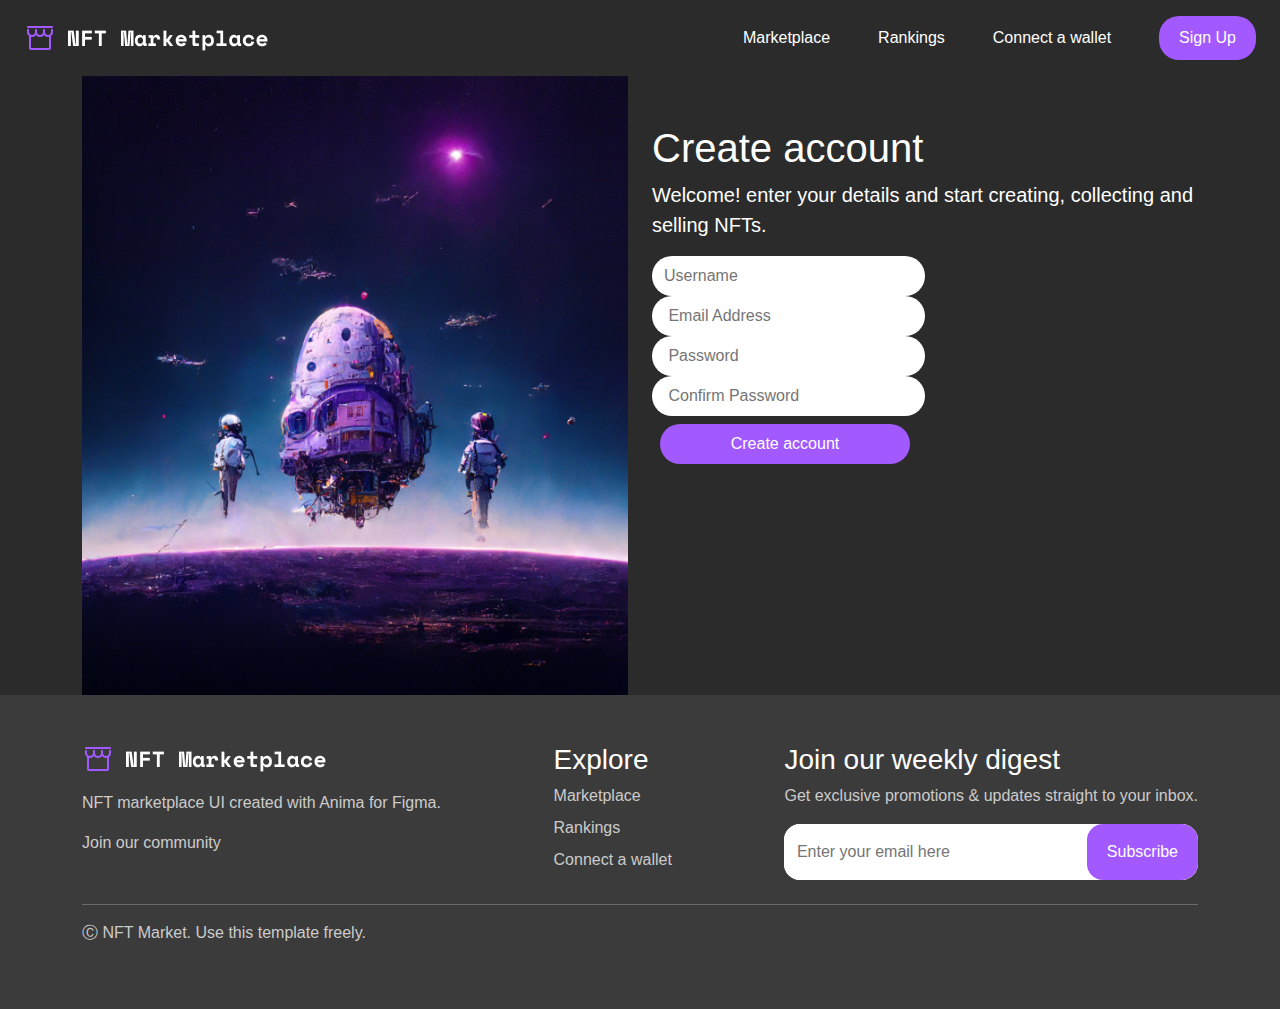
==== form.html @ f6b20e56 "first commit" ====
<!DOCTYPE html>
<html lang="en">
  <head>
    <meta charset="UTF-8" />
    <meta name="viewport" content="width=device-width, initial-scale=1.0" />
    <title>NFT Marketplace</title>
    <link
      href="https://cdn.jsdelivr.net/npm/bootstrap@5.3.3/dist/css/bootstrap.min.css"
      rel="stylesheet"
      integrity="sha384-QWTKZyjpPEjISv5WaRU9OFeRpok6YctnYmDr5pNlyT2bRjXh0JMhjY6hW+ALEwIH"
      crossorigin="anonymous"
    />
    <link
      rel="stylesheet"
      href="https://cdnjs.cloudflare.com/ajax/libs/font-awesome/6.5.2/css/all.min.css"
      integrity="sha512-SnH5WK+bZxgPHs44uWIX+LLJAJ9/2PkPKZ5QiAj6Ta86w+fsb2TkcmfRyVX3pBnMFcV7oQPJkl9QevSCWr3W6A=="
      crossorigin="anonymous"
      referrerpolicy="no-referrer"
    />

    <link rel="stylesheet" href="style.css" />
  </head>
  <body>
    <header class="py-3 px-4">
      <div class="d-flex justify-content-between align-items-center">
        <a href="index.html"><img src="./assets/img/logo.png" alt="" /></a>
        <nav class="d-none d-lg-block">
          <ul class="d-flex align-items-center gap-5 list-unstyled m-0 p-0">
            <li>
              <a href="#" class="text-decoration-none text-white"
                >Marketplace</a
              >
            </li>
            <li>
              <a href="#" class="text-decoration-none text-white">Rankings</a>
            </li>
            <li>
              <a href="wallet.html" class="text-decoration-none text-white"
                >Connect a wallet</a
              >
            </li>
            <li>
              <a href="form.html">
                <button class="main-btn">
                  <i class="fa-regular fa-user"></i>
                  <span>Sign Up</span>
                </button>
              </a>
            </li>
          </ul>
        </nav>
        <button class="btn text-white fs-4 d-lg-none">
          <i class="fa-solid fa-bars-staggered"></i>
        </button>
      </div>
    </header>
    <section class="text-white">
      <div class="container">
        <div class="row">
          <div class="col-12 col-md-6 flex_wrap">
            <img
              src="./assets/img/Image Placeholder.png"
              alt=""
              class="w-100"
            />
          </div>
          <div class="col-12 col-md-6 flex-wrap mt-5">
            <h1>Create account</h1>
            <p class="fs-5">
              Welcome! enter your details and start creating, collecting and
              selling NFTs.
            </p>
            <form action="/submit_form" method="post">
              <div class="form-group">
                <div
                  class="bg-white rounded-5 d-flex align-items-center px-2 col-lg-6"
                >
                  <i class="fa-solid fa-user text-muted"></i>
                  <input
                    style="width: 250px"
                    class="rounded-pill py-2 border-0 w-100 ps-1"
                    type="email"
                    id="email"
                    name="email"
                    required
                    placeholder="Username"
                  />
                </div>
              </div>
              <div class="form-group">
                <div class="bg-white rounded-5 d-flex align-items-center px-2 col-lg-6" >
                  <input
                  style="width: 250px"
                  class="rounded-pill py-2 border-0 w-100 ps-1"
                  type="email"
                  id="email"
                  name="email"
                  required
                  placeholder=" Email Address"
                />
                </div>
              </div>
              <div class="form-group">
                <div class="bg-white rounded-5 d-flex align-items-center px-2 col-lg-6" >
                  <input
                  style="width: 250px"
                  class="rounded-pill py-2 border-0 w-100 ps-1"
                  type="password"
                  id="password"
                  name="password"
                  required
                  placeholder=" Password"
                />
                </div>
              </div>
              <div class="form-group">
               <div class="bg-white rounded-5 d-flex align-items-center px-2 col-lg-6" >
                <input
                  style="width: 250px"
                  class="rounded-pill py-2 border-0 w-100 ps-1"
                  type="password"
                  id="password"
                  name="password"
                  required
                  placeholder=" Confirm Password"
                />
               </div>               
              </div>
                <button
                style="width: 250px"
                class="rounded-pill p-2 main-btn ms-2 my-2"
                type="submit"
              >
                Create account
              </button>
            </form>
          </div>
        </div>
      </div>
    </section>
    <footer class="py-5 grayBg text-white">
      <div class="container">
        <div
          class="d-flex justify-content-between align-items-start gap-5 flex-wrap"
        >
          <div>
            <a href="#">
              <img src="./assets/img/logo.png" alt="" />
            </a>
            <p class="grayText my-3">
              NFT marketplace UI created with Anima for Figma.
            </p>
            <p class="mt-2 grayText mb-0 p-0">Join our community</p>
            <div class="d-flex gap-2">
              <a href="#" class="grayText"
                ><i class="fa-brands fa-discord"></i
              ></a>
              <a href="#" class="grayText"
                ><i class="fa-brands fa-youtube"></i
              ></a>
              <a href="#" class="grayText"
                ><i class="fa-brands fa-facebook"></i
              ></a>
              <a href="#" class="grayText"
                ><i class="fa-brands fa-instagram"></i
              ></a>
            </div>
          </div>
          <div>
            <h3>Explore</h3>
            <ul class="list-unstyled">
              <li>
                <a href="#" class="text-decoration-none grayText"
                  >Marketplace</a
                >
              </li>
              <li class="mt-2">
                <a href="#" class="text-decoration-none grayText">Rankings</a>
              </li>
              <li class="mt-2">
                <a href="#" class="text-decoration-none grayText"
                  >Connect a wallet</a
                >
              </li>
            </ul>
          </div>
          <div>
            <h3>Join our weekly digest</h3>
            <p class="grayText">
              Get exclusive promotions & updates straight to your inbox.
            </p>
            <div class="d-flex rounded-4 bg-white overflow-hidden">
              <input
                type="text "
                class="w-100 border-0 ps-2"
                placeholder=" Enter your email here"
              />
              <button class="main-btn py-3 rounded-4">Subscribe</button>
            </div>
          </div>
        </div>
        <hr />
        <p class="grayText">Ⓒ NFT Market. Use this template freely.</p>
      </div>
    </footer>
  </body>
</html>
---- style.css ----
@font-face {
  font-family: "Work Sans", sans-serif;
  src: url("./assets/fonts/Work_Sans/WorkSans-VariableFont_wght.ttf");
}
* {
  font-family: "Work Sans", sans-serif;
  outline: none;
}
body {
  background-color: #2b2b2b;
}
.main-btn {
  background-color: #a259ff;
  color: white;
  border-radius: 20px;
  border: none;
  padding: 10px 20px;
}
.w-30 {
  width: 30%;
}
.main-title {
  font-size: 67px;
}
.grayBg {
  background-color: #3b3b3b;
}
.main-outline-btn {
  background-color: transparent;
  border: 1px solid #a259ff;
  padding: 15px 20px;
  border-radius: 10px;
  color: white;
  cursor: pointer;
}
.main-outline-btn i {
  color: #a259ff;
  margin-right: 10px;
}
.cardOrder {
  width: 30px;
  height: 30px;
  background-color: #2b2b2b;
  border-radius: 50%;
  display: flex;
  align-items: center;
  justify-content: center;
  color: #858584;
  position: absolute;
  top: 20px;
  left: 20px;
}

.ntf-highlight-section {
  background-image: url(./assets/img/NFT\ Highlight.png);
  min-height: 640px;
  background-repeat: no-repeat;
  background-size: cover;
  background-position: top;
}
.grayBg2 {
  background-color: #3b3b3b80;
}
.grayText {
  color: #ccc;
}
@media screen and (max-width: 576px) {
  .main-title {
    font-size: 40px;
  }
}
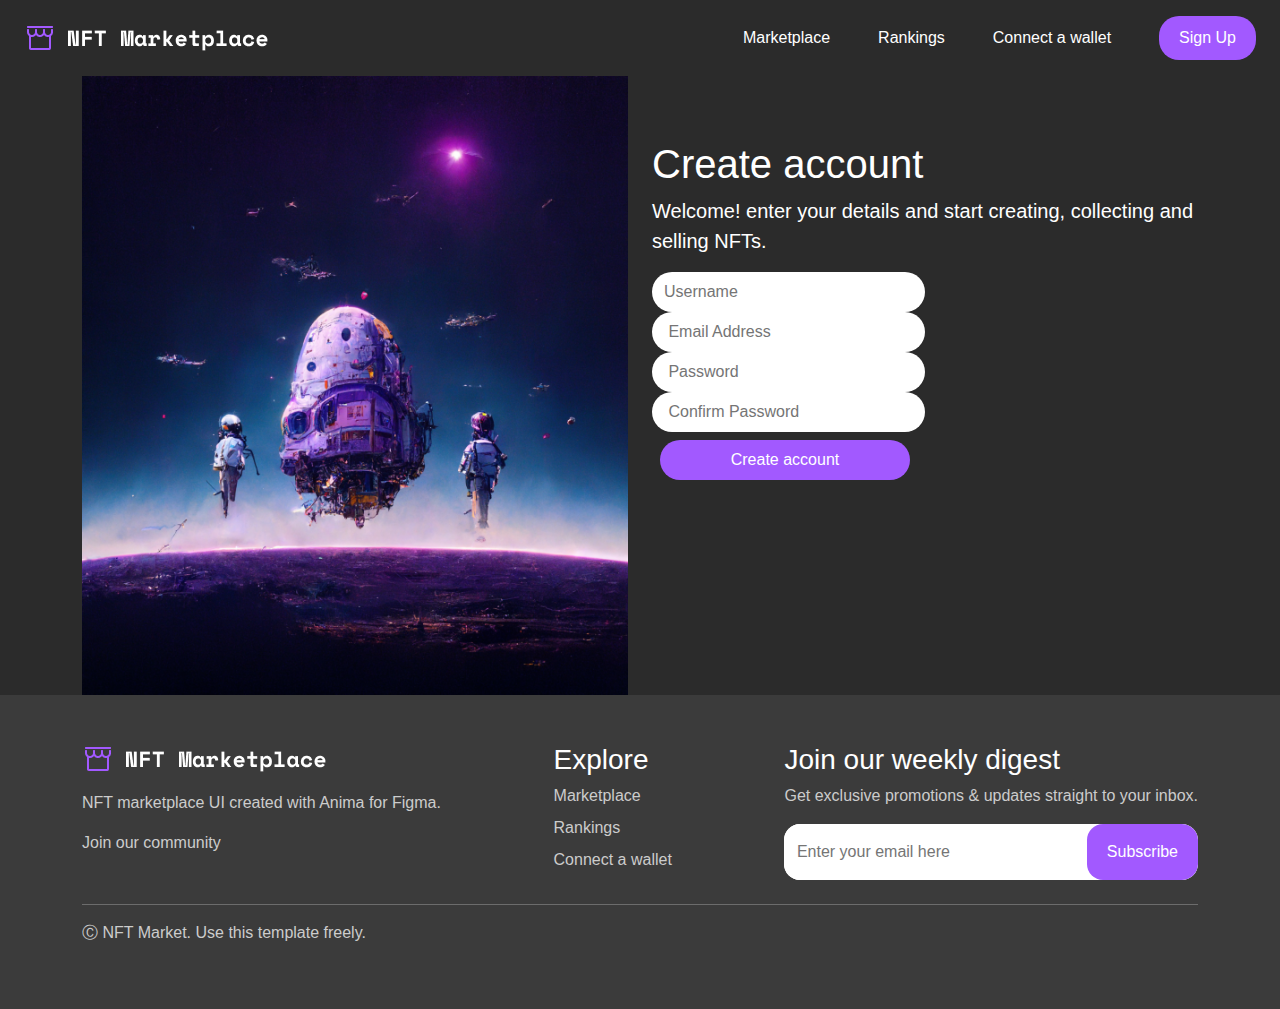
==== commit c0d0a1c4: "yangilanish" ====
--- a/form.html
+++ b/form.html
@@ -64,7 +64,7 @@
               class="w-100"
             />
           </div>
-          <div class="col-12 col-md-6 flex-wrap mt-5">
+          <div class="col-12 col-md-6 flex-wrap mt-5 py-3 ">
             <h1>Create account</h1>
             <p class="fs-5">
               Welcome! enter your details and start creating, collecting and
@@ -73,12 +73,12 @@
             <form action="/submit_form" method="post">
               <div class="form-group">
                 <div
-                  class="bg-white rounded-5 d-flex align-items-center px-2 col-lg-6"
+                  class="bg-white rounded-5 d-flex align-items-center px-2 col-lg-6 "
                 >
                   <i class="fa-solid fa-user text-muted"></i>
                   <input
                     style="width: 250px"
-                    class="rounded-pill py-2 border-0 w-100 ps-1"
+                    class="rounded-pill py-2 border-0 w-100 ps-1  "
                     type="email"
                     id="email"
                     name="email"
